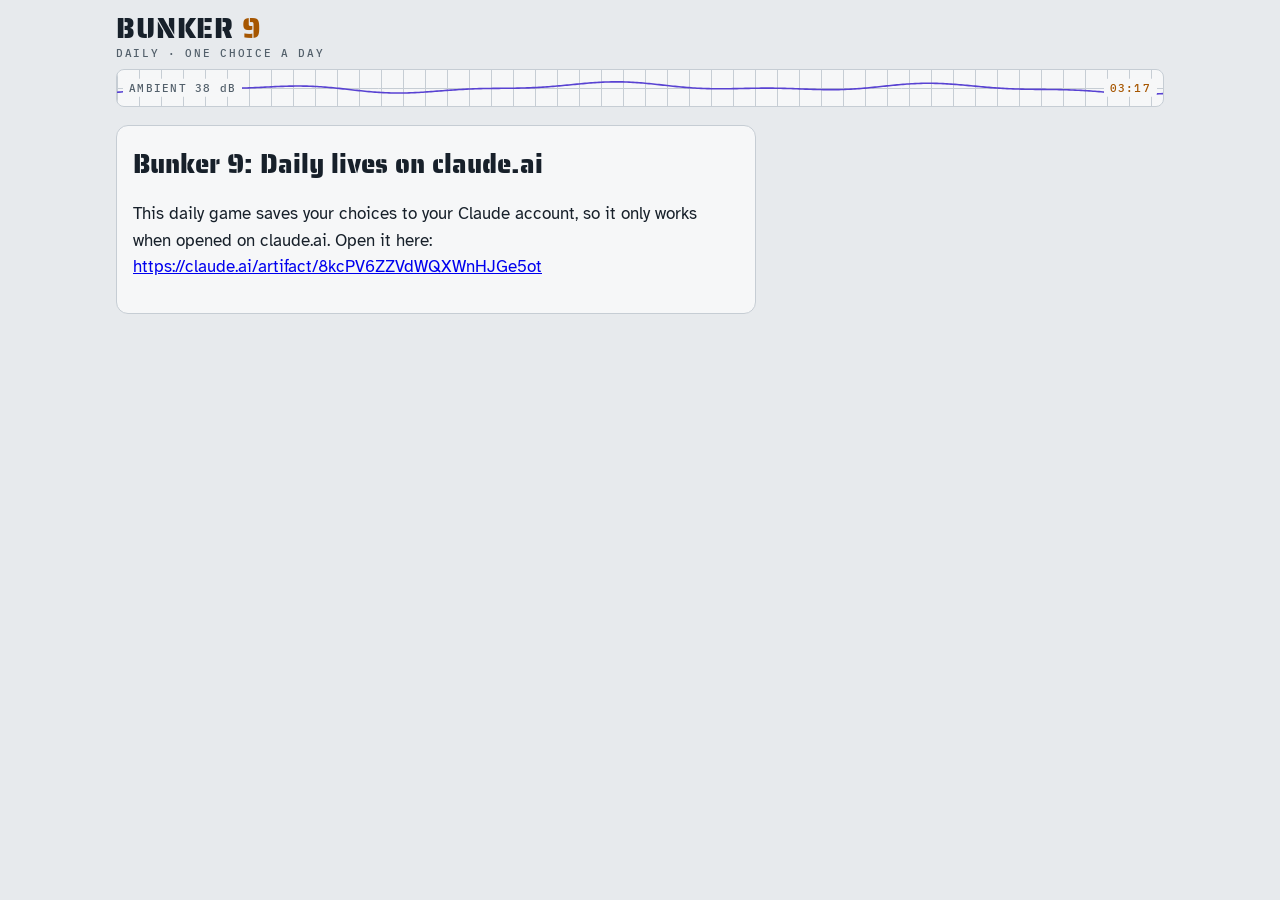
==== bunker9-daily.html @ 62addfae "Add Bunker 9: Daily, a one-choice-a-day version of the mystery Runs as a claude.ai artifact backed b" ====
<!DOCTYPE html>
<html lang="en">
<head>
<meta charset="UTF-8">
<meta name="viewport" content="width=device-width, initial-scale=1.0, viewport-fit=cover">
<title>Bunker 9: Daily</title>
<meta name="claude:viewport-fit-sides" content="cover">
<link rel="stylesheet" href="https://fonts.googleapis.com/css2?family=Atkinson+Hyperlegible:ital,wght@0,400;0,700;1,400&family=Gochi+Hand&family=IBM+Plex+Mono:wght@400;500;600&family=Saira+Stencil+One&display=swap">
<style>
/* Layout: a field log that grows one page a day. Stencil header + sound-meter strip, today's chapter and the one locked choice in the main column, the player's kit (inventory, trust, map, story so far) in a side column that stacks under it on phones. */
:root{
  --bg:#0e1216; --panel:#151b21; --panel-2:#1b232b; --line:#29343f; --line-2:#3c4a57;
  --fg:#ebe6da; --muted:#929ca7; --faint:#5f6a75;
  --amber:#f3a83b; --amber-ink:#1b1306; --amber-soft:rgba(243,168,59,.13);
  --hum:#b4a7ff; --hum-soft:rgba(180,167,255,.12);
  --danger:#ff6d5f; --ok:#7bd69a;
  --c-mop:#5fd6c6; --c-vendr:#ff92c8; --c-bert:#f2df74; --c-varga:#ffa06f; --c-pip:#a8df74; --c-tape:#d6ceff;
  --sticky-bg:#f0d470; --sticky-ink:#2b2306; --slate:#22302b; --slate-ink:#eef0e6; --shadow:rgba(0,0,0,.35);
  --f-display:"Saira Stencil One","Arial Narrow",Impact,sans-serif;
  --f-body:"Atkinson Hyperlegible",system-ui,-apple-system,"Segoe UI",Roboto,sans-serif;
  --f-mono:"IBM Plex Mono",ui-monospace,SFMono-Regular,Menlo,Consolas,monospace;
  --f-hand:"Gochi Hand","Comic Sans MS","Bradley Hand",cursive;
  color-scheme:dark;
}
@media (prefers-color-scheme: light){
  :root:not([data-theme="dark"]){
    --bg:#e7eaed; --panel:#f6f7f8; --panel-2:#eceff2; --line:#c6cdd4; --line-2:#a7b1bb;
    --fg:#17202a; --muted:#53606b; --faint:#86919b;
    --amber:#a65600; --amber-ink:#fff7ea; --amber-soft:rgba(166,86,0,.10);
    --hum:#5842d2; --hum-soft:rgba(88,66,210,.08);
    --danger:#c73326; --ok:#1c7a3c;
    --c-mop:#0a776a; --c-vendr:#b42e6e; --c-bert:#7f6100; --c-varga:#b3461a; --c-pip:#3b7413; --c-tape:#4a3eb2;
    --sticky-bg:#f4dc7e; --sticky-ink:#2b2306; --slate:#2b3a33; --slate-ink:#eef0e6; --shadow:rgba(20,30,40,.14);
    color-scheme:light;
  }
}
:root[data-theme="light"]{
  --bg:#e7eaed; --panel:#f6f7f8; --panel-2:#eceff2; --line:#c6cdd4; --line-2:#a7b1bb;
  --fg:#17202a; --muted:#53606b; --faint:#86919b;
  --amber:#a65600; --amber-ink:#fff7ea; --amber-soft:rgba(166,86,0,.10);
  --hum:#5842d2; --hum-soft:rgba(88,66,210,.08);
  --danger:#c73326; --ok:#1c7a3c;
  --c-mop:#0a776a; --c-vendr:#b42e6e; --c-bert:#7f6100; --c-varga:#b3461a; --c-pip:#3b7413; --c-tape:#4a3eb2;
  --sticky-bg:#f4dc7e; --sticky-ink:#2b2306; --slate:#2b3a33; --slate-ink:#eef0e6; --shadow:rgba(20,30,40,.14);
  color-scheme:light;
}

*,*::before,*::after{box-sizing:border-box}
[hidden]{display:none!important}
html{-webkit-text-size-adjust:100%}
body{margin:0;background:var(--bg);color:var(--fg);font-family:var(--f-body);font-size:17px;line-height:1.55;-webkit-font-smoothing:antialiased}
button,input,textarea{font:inherit;color:inherit}
:focus-visible{outline:2px solid var(--amber);outline-offset:2px}
.wrap{max-width:1080px;margin:0 auto;padding-left:max(16px,env(safe-area-inset-left,0px));padding-right:max(16px,env(safe-area-inset-right,0px));padding-block:0 40px}

.top{display:flex;align-items:center;justify-content:space-between;gap:12px;padding-block:14px 10px}
.logo{font-family:var(--f-display);font-size:28px;line-height:1;letter-spacing:.03em;white-space:nowrap}
.logo b{font-weight:400;color:var(--amber)}
.sub{font:500 10.5px/1 var(--f-mono);letter-spacing:.16em;color:var(--muted);margin-top:6px}
.daychip{font:600 12px/1 var(--f-mono);letter-spacing:.12em;color:var(--amber);border:1px solid var(--amber);border-radius:999px;padding:7px 11px;white-space:nowrap}
.scope{position:relative;height:38px;border:1px solid var(--line);border-radius:8px;background:var(--panel);overflow:hidden;margin-bottom:18px}
.scope canvas{display:block;width:100%;height:100%}
.scope .lbl{position:absolute;top:50%;transform:translateY(-50%);font:500 10.5px/1 var(--f-mono);letter-spacing:.12em;color:var(--muted);background:var(--panel);padding:4px 6px;border-radius:4px;font-variant-numeric:tabular-nums}
#dbl{left:6px} #clk{right:6px;color:var(--amber)}

.grid{display:grid;grid-template-columns:minmax(0,1fr) 310px;gap:22px;align-items:start}
.main,.side{display:grid;gap:16px;min-width:0}
.panel{background:var(--panel);border:1px solid var(--line);border-radius:12px;padding:16px}
.fl{font:600 10.5px/1.3 var(--f-mono);letter-spacing:.14em;color:var(--muted);text-transform:uppercase}
.muted{color:var(--muted)} .small{font-size:.88em}

/* chapter */
.day{padding-block:4px}
.kicker{font:600 11px/1.3 var(--f-mono);letter-spacing:.16em;color:var(--amber)}
.title{font-family:var(--f-display);font-weight:400;font-size:clamp(30px,6vw,46px);line-height:1;letter-spacing:.02em;margin:.2em 0 .45em;text-wrap:balance}
.scene p{margin:.5em 0;max-width:66ch}
.say{display:flex;gap:10px;align-items:baseline;margin:.65em 0;max-width:72ch}
.say .tag{flex:none;font:600 10.5px/1 var(--f-mono);letter-spacing:.1em;text-transform:uppercase;padding:4px 7px;border:1px solid currentColor;border-radius:4px;color:var(--who);position:relative;top:-2px;white-space:nowrap}
.say .line{min-width:0}
.c-mop{--who:var(--c-mop)} .c-vendr{--who:var(--c-vendr)} .c-bert{--who:var(--c-bert)} .c-varga{--who:var(--c-varga)} .c-pip{--who:var(--c-pip)} .c-hum{--who:var(--hum)} .c-tape{--who:var(--c-tape)} .c-other{--who:var(--muted)}
.c-hum .tag{background:var(--hum-soft)} .c-hum .line{color:var(--hum)}
.c-tape .line{color:var(--c-tape);font-style:italic}
.c-pip .line{font-family:var(--f-hand);font-size:1.15em;text-transform:uppercase}
.note{font:500 13px/1.4 var(--f-mono);color:var(--muted);margin:.35em 0}
.scratch{font-family:var(--f-display);font-size:21px;letter-spacing:.07em;line-height:1.3;padding:12px 16px;border:1px dashed var(--line-2);border-radius:4px;background:var(--panel-2);transform:rotate(-1deg);width:fit-content;max-width:100%;margin:.8em 0}
.sticky{font-family:var(--f-hand);font-size:20px;line-height:1.3;background:var(--sticky-bg);color:var(--sticky-ink);padding:10px 14px;width:fit-content;max-width:100%;transform:rotate(1.2deg);box-shadow:0 3px 0 var(--shadow);margin:.8em 0}
.chalk{font-family:var(--f-hand);font-size:19px;line-height:1.5;background:var(--slate);color:var(--slate-ink);padding:12px 16px;border-radius:6px;margin:.7em 0;max-width:62ch;text-transform:uppercase}
.riddle{font-style:italic;font-size:1.06em;line-height:1.6;padding:12px 16px;border:1px dashed var(--amber);border-radius:6px;background:var(--amber-soft);margin:.7em 0;width:fit-content;max-width:100%}
.quote{font-style:italic;padding:6px 0 6px 18px;border-left:3px solid var(--line-2);margin:.7em 0;max-width:60ch}
.honk{font-family:var(--f-display);font-size:52px;line-height:1;color:var(--c-bert);margin:.15em 0}

/* status */
.status{display:flex;flex-wrap:wrap;align-items:center;gap:6px 16px;margin-top:16px;padding:9px 12px;background:var(--panel);border:1px solid var(--line);border-radius:8px;font:500 12.5px/1.4 var(--f-mono);color:var(--muted)}
.st-loc{font-family:var(--f-display);font-size:15px;color:var(--fg);letter-spacing:.05em}
.st-hp{color:var(--danger);letter-spacing:2px;font-size:14px}
.st-hp .off{color:var(--line-2)}
.st-items{color:var(--fg);overflow-wrap:anywhere}
.tm{display:inline-flex;align-items:center;gap:5px;color:var(--who)}
.tm .bars{display:inline-flex;gap:2px}
.tm i{width:6px;height:10px;border-radius:1px;background:var(--line-2)}
.tm i.on{background:var(--who)}

/* the choice */
.choose{border-color:var(--amber)}
.choose h2{font-family:var(--f-display);font-weight:400;font-size:22px;letter-spacing:.05em;margin:.15em 0 .6em}
.opts{display:grid;gap:8px}
.opt{display:flex;align-items:center;gap:12px;width:100%;text-align:left;padding:10px 12px;background:var(--panel-2);border:1px solid var(--line);border-radius:9px;cursor:pointer;color:var(--fg);font:400 16px/1.35 var(--f-body)}
.opt:hover{border-color:var(--amber)}
.opt[aria-checked="true"]{border-color:var(--amber);background:var(--amber-soft)}
.opt .k{flex:none;width:28px;height:28px;display:grid;place-items:center;border-radius:6px;border:1px solid var(--amber);color:var(--amber);font:600 13px/1 var(--f-mono)}
.opt[aria-checked="true"] .k{background:var(--amber);color:var(--amber-ink)}
.opt .t{min-width:0}
.opt .sk{margin-left:auto;flex:none;font:600 9.5px/1 var(--f-mono);letter-spacing:.12em;color:var(--amber);border:1px solid var(--amber);border-radius:4px;padding:3px 5px}
.opt:disabled{cursor:default;opacity:.75}
.customlbl{display:block;margin:14px 0 6px}
textarea,.field{width:100%;background:var(--panel-2);border:1px solid var(--line);border-radius:8px;padding:10px 12px;font:400 16px/1.4 var(--f-body);color:var(--fg);resize:vertical}
textarea:focus,.field:focus{border-color:var(--amber);outline:0}
.lockrow{display:flex;flex-wrap:wrap;gap:10px 14px;align-items:center;margin-top:14px}
.btn{font-family:var(--f-display);font-size:19px;letter-spacing:.06em;background:var(--amber);color:var(--amber-ink);border:0;border-radius:9px;padding:11px 20px;cursor:pointer;box-shadow:inset 0 -3px 0 var(--shadow)}
.btn:disabled{opacity:.4;cursor:default}
.btn.ghost{background:transparent;color:var(--fg);border:1px solid var(--line-2);box-shadow:none;font:600 13px/1 var(--f-mono);letter-spacing:.06em;padding:12px 14px}
.confirm{margin-top:14px;padding:14px;border:1px dashed var(--amber);border-radius:10px;background:var(--amber-soft)}
.confirm p{margin:0 0 10px}
.err{font:500 13px/1.4 var(--f-mono);color:var(--danger);margin:10px 0 0}
.hint{margin-top:14px}
.hint summary{cursor:pointer;font:500 13px/1.4 var(--f-mono);color:var(--muted)}
.hint p{margin:.5em 0 0}
.locked .picked{font-size:1.12em;font-weight:700;margin:.3em 0 .5em}
.count{font:500 13px/1.4 var(--f-mono);color:var(--amber);font-variant-numeric:tabular-nums}

/* side */
.side h3{font-family:var(--f-display);font-weight:400;font-size:18px;letter-spacing:.05em;margin:0 0 10px}
.inv{display:grid;gap:9px}
.inv-row{display:grid;grid-template-columns:24px minmax(0,1fr);gap:8px;align-items:start;font-size:15px}
.inv-row .ie{font-size:18px;line-height:1.2}
.inv-row small{display:block;color:var(--muted);font-size:.85em;line-height:1.35}
.meta-row{display:flex;flex-wrap:wrap;gap:4px 14px;font:500 12.5px/1.4 var(--f-mono);color:var(--muted);margin-top:10px}
.meta-row b{color:var(--fg)}
.trust{display:grid;gap:8px}
.trust .tm{justify-content:space-between;font:500 13px/1.2 var(--f-mono)}
.trust .tm i{width:9px;height:12px}
.chips{display:flex;flex-wrap:wrap;gap:6px}
.chip{font:500 12px/1.2 var(--f-mono);padding:6px 8px;border-radius:6px;border:1px solid var(--line-2);color:var(--muted)}
.chip.here{border-color:var(--amber);color:var(--amber);background:var(--amber-soft)}
.past{display:grid;gap:6px}
.past details{border:1px solid var(--line);border-radius:8px;background:var(--panel-2)}
.past summary{cursor:pointer;padding:9px 11px;font:500 13px/1.35 var(--f-mono)}
.past .body{padding:0 12px 10px;font-size:15px}
.past .chose{font:500 12.5px/1.4 var(--f-mono);color:var(--amber);margin-top:8px}
.how p{margin:.35em 0;font-size:15px}

/* ending */
.ending{border-color:var(--amber)}
.ending .emoji{font-size:44px;line-height:1;margin-top:8px}
.eg{display:grid;grid-template-columns:repeat(4,minmax(0,1fr));gap:6px;margin-top:8px}
.eg div{border:1px dashed var(--line-2);border-radius:7px;padding:8px;font:500 11px/1.3 var(--f-mono);color:var(--faint);min-height:50px;display:flex;flex-direction:column;gap:3px}
.eg div.got{border-style:solid;border-color:var(--amber);color:var(--fg);background:var(--amber-soft)}

/* setup + messages */
.hero{padding-block:8px 4px}
.big{font-family:var(--f-display);font-weight:400;font-size:clamp(50px,12vw,88px);line-height:.88;margin:.1em 0 .2em}
.big span{display:block;font-size:.36em;color:var(--amber);letter-spacing:.14em;margin-top:.2em}
.lede{font-size:1.08em;max-width:60ch}
.rules{list-style:none;padding:0;margin:8px 0 0;display:flex;flex-wrap:wrap;gap:6px 18px;font:500 13px/1.4 var(--f-mono);color:var(--muted)}
.rules b{color:var(--fg)}
.form{display:grid;gap:10px;max-width:760px}
.skills{display:grid;grid-template-columns:repeat(auto-fit,minmax(190px,1fr));gap:8px}
.skill{display:flex;gap:10px;align-items:center;text-align:left;padding:10px 12px;border-radius:9px;border:1px solid var(--line);background:var(--panel-2);cursor:pointer;color:var(--fg)}
.skill:hover{border-color:var(--amber)}
.skill[aria-pressed="true"]{border-color:var(--amber);background:var(--amber-soft)}
.skill .se{font-size:22px}
.skill b{display:block;font-size:15px}
.skill small{display:block;color:var(--muted);font-size:12.5px;line-height:1.3}
.msg{max-width:640px}
.msg h2{font-family:var(--f-display);font-weight:400;font-size:26px;margin:.1em 0 .3em}
.pulse{display:inline-block;width:8px;height:8px;border-radius:50%;background:var(--amber);margin-right:8px;animation:pulse 1.2s infinite}
@keyframes pulse{50%{opacity:.25}}

@media (max-width:860px){
  .grid{grid-template-columns:minmax(0,1fr)}
}
@media (max-width:560px){
  body{font-size:16px}
  .logo{font-size:23px}
  .say{flex-direction:column;gap:4px}
  .opt{font-size:15px;padding:9px 10px}
  .eg{grid-template-columns:repeat(2,minmax(0,1fr))}
}
@media (prefers-reduced-motion: reduce){ *{animation:none!important;transition:none!important} }
</style>
</head>
<body>
<div class="wrap">
  <header class="top">
    <div>
      <div class="logo">BUNKER <b>9</b></div>
      <div class="sub">DAILY · ONE CHOICE A DAY</div>
    </div>
    <div class="daychip" id="daychip" hidden></div>
  </header>
  <div class="scope" aria-hidden="true">
    <canvas id="scope"></canvas>
    <span class="lbl" id="dbl">AMBIENT 38 dB</span>
    <span class="lbl" id="clk">03:17</span>
  </div>
  <main id="app" aria-live="polite">
    <section class="panel msg"><p><span class="pulse"></span>Opening Bunker 9…</p></section>
  </main>
</div>

<script>
(async () => {
'use strict';

/* ---------- settings ---------- */
// When the nightly Game Master run happens (must match the scheduled task).
const RUN = { tz:'Australia/Sydney', h:0, m:41, label:'around 1am (Sydney time)' };
const ARTIFACT_URL = 'https://claude.ai/artifact/8kcPV6ZZVdWQXWnHJGe5ot';
const SKILLS = {
  tech:    { label:'Fixing machines',    e:'🔧', blurb:'Robots, gadgets, wires' },
  animal:  { label:'Talking to animals', e:'🐾', blurb:'Geese. Mostly geese.' },
  lock:    { label:'Lockpicking',        e:'🔓', blurb:'Doors, boxes, padlocks' },
  memory:  { label:'Perfect memory',     e:'🧠', blurb:'Never forget a clue' },
  talk:    { label:'Bluffing & charm',   e:'🎭', blurb:'Talk your way into anything' },
  parkour: { label:'Parkour',            e:'🤸', blurb:'Climb anything, fit anywhere' },
};
const SKILL_WORDS = {
  tech:['fix','machine','mechanic','engineer','tech','hack','robot','computer','build','repair','invent','electric','wire','coding','program','gadget','tinker','science'],
  animal:['animal','goose','dog','cat','bird','pet','creature','zoo','vet','nature','beast','horse','fish','whisper'],
  lock:['lock','pick','thief','steal','sneak','stealth','safe','crack','burgl','spy','hide','invisible'],
  memory:['memory','remember','smart','genius','brain','clever','detective','observ','notice','photographic','puzzle','math','study','think','riddle','read'],
  talk:['bluff','persua','talk','charm','lie','convinc','funny','joke','act','speech','negotiat','sell','friend','social','sing','music','rizz','cute','nice'],
  parkour:['parkour','climb','jump','run','fast','athlet','acrobat','flip','gymnast','sport','strong','agile','speed','ninja','dodge','swim','skate','football','soccer','fight','karate'],
};
const WHO = { mop:'MOP', vendr:'VEND-R', bert:'Bertrand', varga:'Dr. Varga', hum:'??? · your voice', pip:'Pip', tape:'Tape · your voice' };
const TRUST_NAMES = { mop:'MOP', vendr:'VEND-R', bert:'Bertrand', varga:'Dr. Varga', hum:'The Hum', pip:'Pip' };
const ENDINGS = [
  ['chorus','🌟','The Chorus'], ['half','🎶','Half a Song'], ['smash','💥','The Big Smash'], ['ruler','👑','The Silent Ruler'],
  ['jar','🫙','One of the Jars'], ['loud','📢','The Loudest Second'], ['walk','🚶','The Long Walk'], ['nap','😴','The Long Nap'],
];

/* ---------- state ---------- */
const S = {
  db:null, canWrite:false, meta:undefined, days:null, picks:null, timedOut:false, fatal:'',
  sel:null, custom:'', confirming:false, busy:false, err:'', setupSkill:null, setupErr:'', setupName:'', setupCustom:'',
};
const app = document.getElementById('app');
const dayChip = document.getElementById('daychip');

/* ---------- helpers ---------- */
function esc(s){ return String(s == null ? '' : s).replace(/[&<>"']/g, c => ({'&':'&amp;','<':'&lt;','>':'&gt;','"':'&quot;',"'":'&#39;'}[c])); }
function fmt(s){
  const name = (S.meta && S.meta.name) || 'You';
  return esc(String(s == null ? '' : s).split('{name}').join(name))
    .replace(/\*\*(.+?)\*\*/g, '<strong>$1</strong>').replace(/\*(.+?)\*/g, '<em>$1</em>').replace(/\n/g, '<br>');
}
function dayId(n){ return 'd' + String(n).padStart(3, '0'); }
function dateLabel(iso){
  if (!iso) return '';
  const d = new Date(String(iso).length === 10 ? iso + 'T12:00:00' : iso);
  if (isNaN(d)) return '';
  return d.toLocaleDateString(undefined, { weekday:'short', day:'numeric', month:'short' }).toUpperCase();
}
function minutesUntilRun(){
  try {
    const parts = new Intl.DateTimeFormat('en-GB', { timeZone:RUN.tz, hour:'2-digit', minute:'2-digit', hourCycle:'h23' }).formatToParts(new Date());
    const h = +parts.find(p => p.type === 'hour').value, m = +parts.find(p => p.type === 'minute').value;
    let diff = (RUN.h * 60 + RUN.m) - (h * 60 + m);
    if (diff <= 0) diff += 1440;
    return diff;
  } catch (e) { return null; }
}
function countdownText(){
  const mins = minutesUntilRun();
  if (mins == null) return RUN.label;
  const h = Math.floor(mins / 60), m = mins % 60;
  return h ? `${h}h ${m}m` : `${m}m`;
}
function guessSkill(text){
  const s = text.toLowerCase();
  for (const id of Object.keys(SKILL_WORDS)) if (SKILL_WORDS[id].some(w => s.includes(w))) return id;
  return null;
}
function todayDoc(){ return S.days && S.meta ? S.days.find(d => d.day === S.meta.day) : null; }
function visibleChoices(day){
  const skill = S.meta && S.meta.skill;
  return (Array.isArray(day.choices) ? day.choices : []).filter(c => c && c.id && c.text && (!c.skill || c.skill === skill));
}

/* ---------- rendering pieces ---------- */
function sceneHTML(scene){
  return (Array.isArray(scene) ? scene : []).map(b => {
    if (!b) return '';
    const t = fmt(b.text);
    switch (b.k){
      case 'say': {
        const who = WHO[b.who] ? b.who : 'other';
        const label = b.name || WHO[b.who] || b.who || '???';
        return `<div class="say c-${who}"><span class="tag">${esc(label)}</span><span class="line">${t}</span></div>`;
      }
      case 'note': return `<div class="note">${t}</div>`;
      case 'sticky': case 'chalk': case 'scratch': case 'riddle': case 'quote': case 'honk':
        return `<div class="${b.k}">${t}</div>`;
      default: return `<p>${t}</p>`;
    }
  }).join('');
}
function meters(trust, cls){
  return Object.keys(trust || {}).filter(w => typeof trust[w] === 'number').map(w => {
    const v = Math.max(0, Math.min(5, trust[w]));
    const cw = TRUST_NAMES[w] ? w : 'other';
    return `<span class="tm c-${cw === 'bert' ? 'bert' : cw}" title="${esc(TRUST_NAMES[w] || w)}: trust ${v} of 5">${esc(cls === 'long' ? (TRUST_NAMES[w] || w) : (TRUST_NAMES[w] || w).toUpperCase().replace('DR. ', ''))}<span class="bars">${[0,1,2,3,4].map(i => `<i class="${i < v ? 'on' : ''}"></i>`).join('')}</span></span>`;
  }).join('');
}
function statusHTML(st){
  if (!st) return '';
  const hp = Math.max(0, Math.min(5, +st.hp || 0));
  const items = (st.items || []).map(it => `<span title="${esc(it.n)}">${esc(it.e || '•')}</span>`).join(' ');
  const tr = meters(st.trust);
  return `<div class="status" role="group" aria-label="Status">
    <span class="st-loc">📍 ${esc(String(st.loc || '').toUpperCase())}</span>
    <span class="st-hp" aria-label="Health ${hp} of 5">${'♥'.repeat(hp)}<span class="off">${'♥'.repeat(5 - hp)}</span></span>
    <span class="st-items">🎒 ${items || '<span class="muted">empty</span>'}</span>
    <span>🪙 ${+st.tokens || 0}</span>
    ${st.companion ? `<span>🪿 + ${esc(st.companion)}</span>` : ''}
    ${tr ? `<span style="display:inline-flex;flex-wrap:wrap;gap:4px 12px">🤝 ${tr}</span>` : ''}
  </div>`;
}
function endGrid(found){
  return `<div class="eg">${ENDINGS.map(([id, e, t]) => found.includes(id)
    ? `<div class="got"><span>${e}</span>${esc(t)}</div>`
    : `<div><span>${id === 'chorus' ? '★' : '?'}</span>${id === 'chorus' ? 'SECRET' : '???'}</div>`).join('')}</div>`;
}
function choiceHTML(day){
  const N = S.meta.day;
  const pick = S.picks && S.picks[dayId(N)];
  if (pick){
    return `<section class="panel choose locked">
      <div class="fl">Today's choice · locked 🔒</div>
      <p class="picked">${pick.custom ? '✍️ ' : '➜ '}${esc(pick.text)}</p>
      <p class="muted">That's your one move for today. Claude reads it overnight and writes what happens next. Day ${N + 1} unlocks ${esc(RUN.label)}.</p>
      <div class="count">⏳ Next chapter in about <span id="countdown">${esc(countdownText())}</span></div>
    </section>`;
  }
  const opts = visibleChoices(day);
  const allowCustom = day.allowCustom !== false;
  if (!S.canWrite){
    return `<section class="panel choose"><div class="fl">Today's choice</div><h2>What will ${esc(S.meta.name || 'they')} do?</h2>
      <div class="opts">${opts.map((c, i) => `<button type="button" class="opt" disabled><span class="k">${'ABCDEF'[i]}</span><span class="t">${fmt(c.text)}</span></button>`).join('')}</div>
      <p class="muted small">Only the player can choose. Check back tomorrow to see what happened.</p></section>`;
  }
  const chosenText = S.custom.trim() ? S.custom.trim() : (opts.find(c => c.id === S.sel) || {}).text;
  return `<section class="panel choose">
    <div class="fl">Today's choice · you get one</div>
    <h2>What do you do?</h2>
    <div class="opts" role="radiogroup" aria-label="Today's choice">
      ${opts.map((c, i) => `<button type="button" class="opt" role="radio" aria-checked="${S.sel === c.id}" data-act="sel" data-id="${esc(c.id)}"><span class="k">${'ABCDEF'[i]}</span><span class="t">${fmt(c.text)}</span>${c.skill ? '<span class="sk">SKILL</span>' : ''}</button>`).join('')}
    </div>
    ${allowCustom ? `<label class="fl customlbl" for="custom">…or do something else (type it)</label>
      <textarea id="custom" rows="2" maxlength="160" placeholder="Anything you want to try. Claude will write what happens.">${esc(S.custom)}</textarea>` : ''}
    <div class="lockrow">
      <button type="button" class="btn" data-act="lock" id="lockbtn" ${chosenText && !S.confirming ? '' : 'disabled'}>LOCK IT IN 🔒</button>
      <span class="muted small">One choice per day. No take-backs! No rush either: the story waits until you choose.</span>
    </div>
    ${S.confirming && chosenText ? `<div class="confirm" role="alertdialog" aria-label="Confirm your choice">
      <p>Lock in <b>“${esc(chosenText)}”</b>? You can't change it until tomorrow's chapter.</p>
      <div class="lockrow" style="margin-top:0"><button type="button" class="btn" data-act="confirm" ${S.busy ? 'disabled' : ''}>${S.busy ? 'SAVING…' : 'YES, LOCK IT IN'}</button><button type="button" class="btn ghost" data-act="cancel">WAIT, GO BACK</button></div>
    </div>` : ''}
    ${S.err ? `<p class="err">${esc(S.err)}</p>` : ''}
    ${day.hint ? `<details class="hint"><summary>💡 Need a hint?</summary><p>${fmt(day.hint)}</p></details>` : ''}
  </section>`;
}
function endingHTML(day){
  const e = day.ending || {};
  const found = Array.isArray(S.meta.endingsFound) ? S.meta.endingsFound : (e.id ? [e.id] : []);
  return `<section class="panel ending">
    <div class="kicker">THE END${e.tag ? ' · ' + esc(String(e.tag).toUpperCase()) : ''}</div>
    <div class="emoji">${esc(e.emoji || '🌟')}</div>
    <h2 class="title" style="font-size:clamp(28px,6vw,40px)">${fmt(e.title || 'The End')}</h2>
    ${(e.epilogue || []).map(s => `<p>${fmt(s)}</p>`).join('')}
    <div class="fl" style="margin-top:14px">Endings found · ${found.length}/8</div>
    ${endGrid(found)}
    <div class="lockrow">
      ${S.meta.restart ? `<p class="count">✓ A brand-new story starts ${esc(RUN.label)}.</p>`
        : S.canWrite ? `<button type="button" class="btn" data-act="restart">START A NEW STORY ▸</button><span class="muted small">It begins tonight, ${esc(RUN.label)}.</span>` : ''}
    </div>
    ${S.err ? `<p class="err">${esc(S.err)}</p>` : ''}
  </section>`;
}
function sideHTML(day){
  const st = day.status || {};
  const items = (st.items || []).map(it => `<div class="inv-row"><span class="ie">${esc(it.e || '•')}</span><div><b>${esc(it.n)}</b>${it.d ? `<small>${fmt(it.d)}</small>` : ''}</div></div>`).join('');
  const tr = meters(st.trust, 'long');
  const visited = Array.isArray(st.visited) ? st.visited : [];
  const past = (S.days || []).filter(d => d.day < S.meta.day).sort((a, b) => b.day - a.day);
  return `
    <section class="panel"><h3>🎒 Inventory</h3>
      ${items ? `<div class="inv">${items}</div>` : '<p class="muted small">Empty pockets.</p>'}
      <div class="meta-row"><span>${esc((SKILLS[S.meta.skill] || {}).e || '★')} Skill: <b>${esc(S.meta.skillLabel || '')}</b></span><span>🪙 Tokens: <b>${+st.tokens || 0}</b></span>${st.companion ? `<span>🪿 With you: <b>${esc(st.companion)}</b></span>` : ''}</div>
    </section>
    <section class="panel"><h3>🤝 Trust</h3>${tr ? `<div class="trust">${tr}</div>` : '<p class="muted small">You haven\'t met anyone yet. Probably.</p>'}</section>
    <section class="panel"><h3>🗺️ Places you've been</h3><div class="chips">${visited.map(v => `<span class="chip${v === st.loc ? ' here' : ''}">${v === st.loc ? '📍 ' : ''}${esc(v)}</span>`).join('') || '<span class="muted small">Nowhere yet.</span>'}</div></section>
    ${past.length ? `<section class="panel"><h3>📜 Story so far</h3><div class="past">${past.map(d => {
      const pk = S.picks && S.picks[dayId(d.day)];
      return `<details><summary>Day ${d.day} · ${fmt(d.title)}</summary><div class="body">${sceneHTML(d.scene)}${pk ? `<div class="chose">You chose: ${esc(pk.text)}</div>` : ''}</div></details>`;
    }).join('')}</div></section>` : ''}
    <section class="panel how"><h3>❔ How it works</h3>
      <p><b>One choice a day.</b> Pick an option or type your own, then lock it in.</p>
      <p>Overnight, Claude reads what you chose and writes the next chapter. It's ready ${esc(RUN.label)}.</p>
      <p>Skip a day? No problem. Nothing happens until you choose. The story waits for you.</p>
      <p>No dice, no luck. Everyone remembers what you did.</p>
    </section>`;
}
function setupHTML(){
  const ready = S.days && S.days.some(d => d.day === 1);
  return `<section class="hero">
      <div class="kicker">HUSHWELL ACOUSTICS · FACILITY 9 · A NEW CHAPTER EVERY DAY</div>
      <h1 class="big">BUNKER 9<span>DAILY</span></h1>
      <p class="lede">You wake up in an abandoned bunker. Every clock is stuck on the same minute. The whole world above has gone silent. And something deep underground is humming… in a voice that sounds a lot like yours.</p>
      <ul class="rules"><li><b>One choice a day.</b> Locked in until tomorrow.</li><li><b>Claude writes</b> what happens next.</li><li><b>8 endings.</b> One is secret.</li></ul>
    </section>
    ${!S.canWrite ? `<section class="panel msg"><p>This story hasn't started yet. Only the player can start it.</p></section>`
      : !ready ? `<section class="panel msg"><p><span class="pulse"></span>Day 1 is still being written. This page updates by itself.</p></section>`
      : `<form class="panel form" id="setup" autocomplete="off" novalidate>
      <label class="fl" for="nm">1 · Your name</label>
      <input class="field" id="nm" maxlength="16" placeholder="Type your name" value="${esc(S.setupName)}">
      <div class="fl">2 · One special skill</div>
      <div class="skills" role="group" aria-label="Special skill">${Object.keys(SKILLS).map(id => `<button type="button" class="skill" data-act="skill" data-skill="${id}" aria-pressed="${S.setupSkill === id}"><span class="se">${SKILLS[id].e}</span><span><b>${esc(SKILLS[id].label)}</b><small>${esc(SKILLS[id].blurb)}</small></span></button>`).join('')}</div>
      <label class="fl" for="cs">…or make up your own skill</label>
      <input class="field" id="cs" maxlength="24" placeholder="e.g. super-loud whistling" value="${esc(S.setupCustom)}">
      <div class="lockrow"><button class="btn" type="submit" ${S.busy ? 'disabled' : ''}>WAKE UP ▸</button><span class="muted small">Your name and skill are kept for the whole story.</span></div>
      ${S.setupErr ? `<p class="err">${esc(S.setupErr)}</p>` : ''}
    </form>`}`;
}
function msgHTML(title, body, pulse){
  return `<section class="panel msg">${title ? `<h2>${esc(title)}</h2>` : ''}<p>${pulse ? '<span class="pulse"></span>' : ''}${body}</p></section>`;
}

/* ---------- main render ---------- */
function render(){
  if (S.fatal === 'noruntime'){
    app.innerHTML = msgHTML('Bunker 9: Daily lives on claude.ai', `This daily game saves your choices to your Claude account, so it only works when opened on claude.ai. ${ARTIFACT_URL.includes('PENDING') ? 'Open it from your artifacts on claude.ai.' : `Open it here: <a href="${esc(ARTIFACT_URL)}">${esc(ARTIFACT_URL)}</a>`}`);
    return;
  }
  if (S.fatal === 'nodb'){
    app.innerHTML = msgHTML('Sign in to play', 'Your daily story is saved to your Claude account. Open this page on claude.ai while signed in.');
    return;
  }
  if (S.fatal){ app.innerHTML = msgHTML('Connection lost', esc(S.fatal)); return; }
  if (S.meta === undefined || S.days === null || S.picks === null){
    app.innerHTML = msgHTML('', S.timedOut ? "Can't reach the game save yet. Check your internet. This page will update by itself when it connects." : 'Opening Bunker 9…', !S.timedOut);
    return;
  }
  if (!S.meta){ dayChip.hidden = true; app.innerHTML = setupHTML(); return; }
  const day = todayDoc();
  dayChip.hidden = false;
  dayChip.textContent = `DAY ${S.meta.day}`;
  if (!day){ app.innerHTML = msgHTML(`Day ${S.meta.day}`, 'This chapter is still being written. This page updates by itself.', true); return; }
  setScope(day);
  app.innerHTML = `<div class="grid">
    <div class="main">
      <article class="day">
        <div class="kicker">DAY ${day.day}${dateLabel(day.date || (day.day === 1 && S.meta.startedAt)) ? ' · ' + dateLabel(day.date || S.meta.startedAt) : ''}</div>
        <h1 class="title">${fmt(day.title || 'Day ' + day.day)}</h1>
        <div class="scene">${sceneHTML(day.scene)}</div>
        ${statusHTML(day.status)}
      </article>
      ${day.ending ? endingHTML(day) : choiceHTML(day)}
    </div>
    <aside class="side">${sideHTML(day)}</aside>
  </div>`;
}

/* ---------- actions ---------- */
function syncChoiceUI(){
  const day = todayDoc(); if (!day) return;
  const opts = visibleChoices(day);
  app.querySelectorAll('.opt[data-act="sel"]').forEach(b => b.setAttribute('aria-checked', String(b.dataset.id === S.sel)));
  const chosen = S.custom.trim() || (opts.find(c => c.id === S.sel) || {}).text;
  const lb = document.getElementById('lockbtn');
  if (lb) lb.disabled = !chosen || S.confirming;
}
async function lockIn(){
  const day = todayDoc();
  if (!day || S.busy) return;
  const N = S.meta.day;
  const custom = S.custom.trim().slice(0, 160);
  const opt = visibleChoices(day).find(c => c.id === S.sel);
  if (!custom && !opt) return;
  S.busy = true; S.err = ''; render();
  try {
    const ref = S.db.doc('picks/' + dayId(N));
    const existing = await ref.get();
    if (!existing.exists){
      await ref.set({ day:N, optionId: custom ? null : opt.id, text: custom || opt.text.split('{name}').join(S.meta.name || ''), custom: !!custom, at: new Date().toISOString() });
    }
    S.sel = null; S.custom = ''; S.confirming = false;
  } catch (e) {
    if (e && e.code === 'invalid_argument'){ S.canWrite = false; S.confirming = false; }
    else S.err = "Couldn't save your choice. Check your internet and try again.";
  }
  S.busy = false; render();
}
async function startGame(form){
  const name = form.querySelector('#nm').value.replace(/\s+/g, ' ').trim();
  const custom = form.querySelector('#cs').value.replace(/\s+/g, ' ').trim();
  if (!name){ S.setupErr = 'Type a name first!'; render(); return; }
  let skill = S.setupSkill, label = skill ? SKILLS[skill].label : '';
  if (custom){ skill = guessSkill(custom) || S.setupSkill || 'memory'; label = custom; }
  if (!skill){ S.setupErr = 'Pick a special skill (or make one up)!'; render(); return; }
  S.busy = true; S.setupErr = ''; render();
  try {
    const ref = S.db.doc('game/meta');
    const existing = await ref.get();
    if (!existing.exists){
      await ref.set({ name:name.slice(0, 16), skill, skillLabel:label.slice(0, 24), day:1, startedAt:new Date().toISOString(), ended:null, restart:false, run:1, endingsFound:[], tz:RUN.tz });
    }
  } catch (e) {
    if (e && e.code === 'invalid_argument') S.canWrite = false;
    S.setupErr = "Couldn't start the story. Try again in a moment.";
  }
  S.busy = false; render();
}
async function requestRestart(){
  if (S.busy) return;
  S.busy = true; S.err = ''; render();
  try { await S.db.doc('game/meta').update({ restart:true }); }
  catch (e) { S.err = "Couldn't save that. Try again in a moment."; }
  S.busy = false; render();
}

app.addEventListener('click', e => {
  const b = e.target.closest('[data-act]');
  if (!b) return;
  const act = b.dataset.act;
  if (act === 'sel'){ S.sel = b.dataset.id; S.custom = ''; const ta = document.getElementById('custom'); if (ta) ta.value = ''; S.confirming = false; render(); }
  else if (act === 'lock'){ S.confirming = true; render(); const c = app.querySelector('.confirm .btn'); if (c) c.focus(); }
  else if (act === 'cancel'){ S.confirming = false; render(); }
  else if (act === 'confirm') lockIn();
  else if (act === 'skill'){
    S.setupSkill = b.dataset.skill;
    app.querySelectorAll('.skill').forEach(x => x.setAttribute('aria-pressed', String(x === b)));
    const cs = document.getElementById('cs'); if (cs) cs.value = '';
    S.setupCustom = '';
  }
  else if (act === 'restart') requestRestart();
});
app.addEventListener('input', e => {
  if (e.target.id === 'custom'){
    S.custom = e.target.value;
    if (S.custom.trim() && S.sel){ S.sel = null; }
    if (S.confirming){ S.confirming = false; render(); const ta = document.getElementById('custom'); if (ta){ ta.focus(); ta.setSelectionRange(ta.value.length, ta.value.length); } return; }
    syncChoiceUI();
  } else if (e.target.id === 'nm'){
    S.setupName = e.target.value;
  } else if (e.target.id === 'cs'){
    S.setupCustom = e.target.value;
    if (!e.target.value.trim()) return;
    S.setupSkill = null;
    app.querySelectorAll('.skill').forEach(x => x.setAttribute('aria-pressed', 'false'));
  }
});
app.addEventListener('submit', e => { if (e.target.id === 'setup'){ e.preventDefault(); startGame(e.target); } });
setInterval(() => { const c = document.getElementById('countdown'); if (c) c.textContent = countdownText(); }, 30000);

/* ---------- sound meter (decorative) ---------- */
const cv = document.getElementById('scope');
const reduce = window.matchMedia('(prefers-reduced-motion: reduce)').matches;
let amp = 6, target = 6, tt = 0, mode = 'bunker', colors = null, frame = 0;
function setScope(day){
  const st = day.status || {};
  mode = day.ending && day.ending.id === 'chorus' ? 'chorus' : (st.zone || 'bunker');
  target = { surface:0, booth:3, deep:12, chorus:13 }[mode] ?? 6;
  const db = mode === 'surface' ? 0 : mode === 'deep' ? 74 : mode === 'booth' ? 30 : 40;
  document.getElementById('dbl').textContent = mode === 'chorus' ? 'AMBIENT 64 dB · SOUND RESTORED' : db === 0 ? 'AMBIENT 0 dB · SILENT' : `AMBIENT ${db} dB`;
  document.getElementById('clk').textContent = mode === 'chorus' ? '03:18' : '03:17';
  if (reduce){ amp = target; draw(); }
}
function draw(){
  const w = cv.clientWidth, h = cv.clientHeight;
  if (!w || !h) return;
  const dpr = Math.min(2, window.devicePixelRatio || 1);
  if (cv.width !== Math.round(w * dpr)){ cv.width = Math.round(w * dpr); cv.height = Math.round(h * dpr); }
  if (!colors || frame % 90 === 0){ const cs = getComputedStyle(document.documentElement); colors = { line:cs.getPropertyValue('--line').trim(), hum:cs.getPropertyValue('--hum').trim(), amber:cs.getPropertyValue('--amber').trim(), faint:cs.getPropertyValue('--faint').trim() }; }
  const c = cv.getContext('2d');
  c.setTransform(dpr, 0, 0, dpr, 0, 0); c.clearRect(0, 0, w, h);
  c.strokeStyle = colors.line; c.lineWidth = 1; c.beginPath();
  for (let x = 0; x < w; x += 22){ c.moveTo(x + .5, 0); c.lineTo(x + .5, h); }
  c.moveTo(0, h / 2 + .5); c.lineTo(w, h / 2 + .5); c.stroke();
  amp += (target - amp) * 0.04;
  const a = Math.min(amp, h / 2 - 3);
  c.strokeStyle = mode === 'surface' && amp < .4 ? colors.faint : mode === 'chorus' ? colors.amber : colors.hum;
  c.lineWidth = 1.6; c.beginPath();
  for (let x = 0; x <= w; x += 2){
    const k = x / w;
    let y = Math.sin(k * 19 + tt * 2) * .55 + Math.sin(k * 43 - tt * 3.1) * .25 + Math.sin(k * 7 + tt * .7) * .3;
    if (amp > 9) y *= 1 + .35 * Math.sin(k * 95 + tt * 7);
    const yy = h / 2 + a * y;
    if (x === 0) c.moveTo(x, yy); else c.lineTo(x, yy);
  }
  c.stroke(); tt += .016; frame++;
}
function loop(){ if (!document.hidden) draw(); requestAnimationFrame(loop); }
if (reduce) draw(); else requestAnimationFrame(loop);

/* ---------- connect to the saved game ---------- */
if (!window.claude || typeof window.claude.use !== 'function'){ S.fatal = 'noruntime'; render(); return; }
const timer = setTimeout(() => { S.timedOut = true; render(); }, 10000);
const [db, user] = await Promise.all([window.claude.use('db'), window.claude.use('user')]);
if (!db){ clearTimeout(timer); S.fatal = 'nodb'; render(); return; }
S.db = db;
if (user){
  const [own, can] = await Promise.all([user.isOwner(), user.can('data.write')]);
  S.canWrite = own || can !== false;
} else S.canWrite = true; // not told: a refused write will decide
const got = { meta:false, days:false, picks:false };
function arrived(k, fromCache){ if (!fromCache){ got[k] = true; if (got.meta && got.days && got.picks){ clearTimeout(timer); S.timedOut = false; } } }
function onErr(e){ clearTimeout(timer); if (e && e.code === 'revoked') S.fatal = 'This page lost access to the game save. Reopen it on claude.ai.'; else S.fatal = "Lost the connection to the game save. Reopen this page to reconnect."; render(); }
db.doc('game/meta').onSnapshot(snap => { S.meta = snap.exists ? Object.assign({}, snap.data()) : null; arrived('meta', snap.metadata.fromCache); render(); }, onErr);
db.collection('days').onSnapshot(q => { S.days = q.docs.map(d => Object.assign({ id:d.id }, d.data())).filter(d => typeof d.day === 'number').sort((a, b) => a.day - b.day); arrived('days', q.metadata.fromCache); render(); }, onErr);
db.collection('picks').onSnapshot(q => { const m = {}; q.docs.forEach(d => { m[d.id] = d.data(); }); S.picks = m; arrived('picks', q.metadata.fromCache); render(); }, onErr);
})();
</script>
</body>
</html>
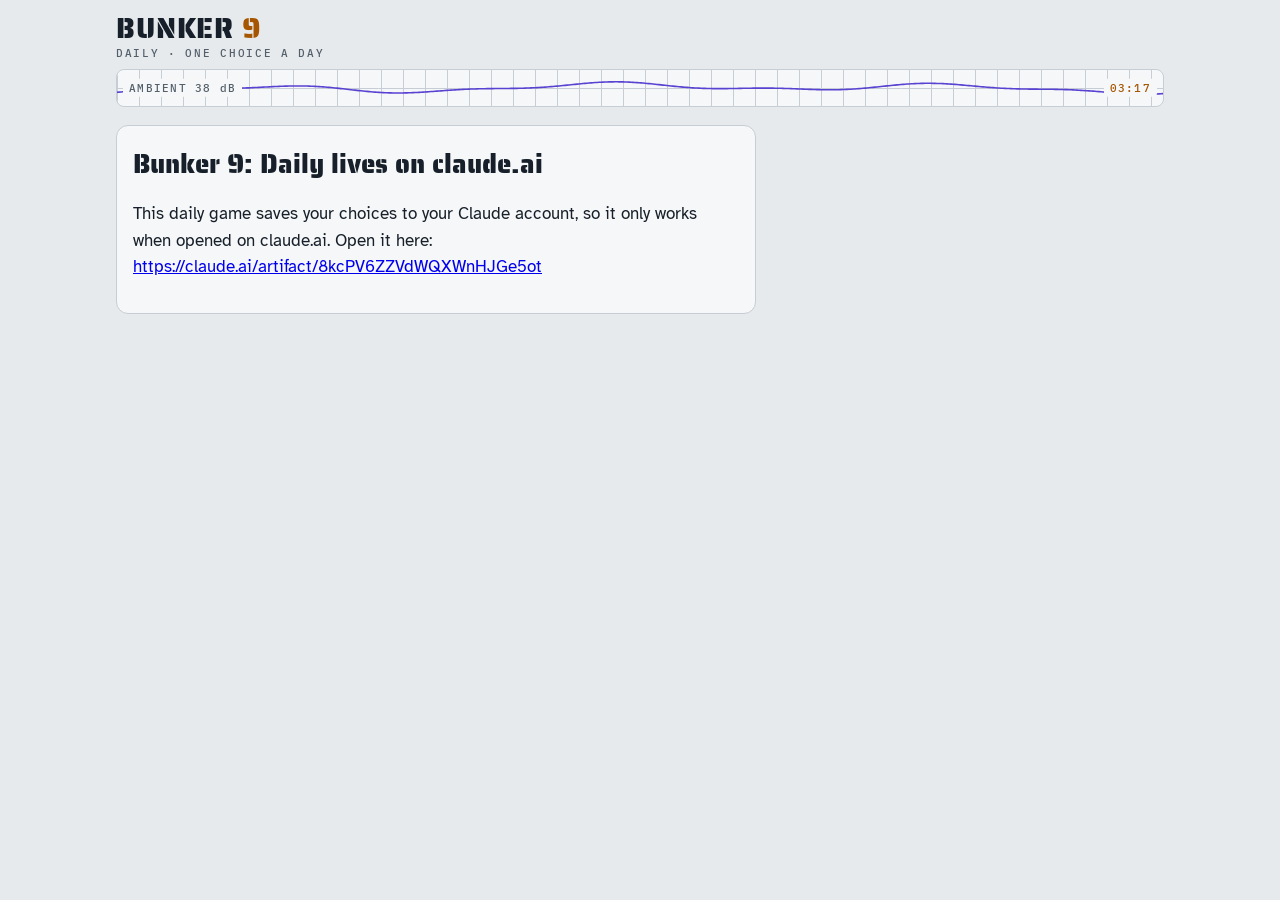
==== commit f20b3a47: "Show story progress, current goal and open-world panels in Bunker 9: Daily The daily story now follo" ====
--- a/bunker9-daily.html
+++ b/bunker9-daily.html
@@ -149,6 +149,26 @@
 .past .chose{font:500 12.5px/1.4 var(--f-mono);color:var(--amber);margin-top:8px}
 .how p{margin:.35em 0;font-size:15px}
 
+/* story progress + goal + extra panels */
+.journey{display:grid;gap:8px;padding:12px 14px;border:1px solid var(--line);border-radius:10px;background:var(--panel)}
+.jrow{display:flex;flex-wrap:wrap;align-items:baseline;gap:4px 12px}
+.jt{font-family:var(--f-display);font-size:18px;letter-spacing:.04em}
+.jp{margin-left:auto;font:600 12px/1 var(--f-mono);color:var(--amber);font-variant-numeric:tabular-nums}
+.bar{position:relative;height:10px;border-radius:999px;background:var(--panel-2);border:1px solid var(--line);overflow:hidden}
+.bar i{position:absolute;top:0;bottom:0;left:0;background:var(--amber);border-radius:999px}
+.bar .tick{position:absolute;top:0;bottom:0;width:1px;background:var(--line-2)}
+.beats{display:flex;flex-wrap:wrap;align-items:center;gap:6px;font:500 12px/1.3 var(--f-mono);color:var(--muted)}
+.beats i{width:9px;height:9px;border-radius:50%;border:1px solid var(--amber)}
+.beats i.on{background:var(--amber)}
+.goal{display:flex;gap:10px;align-items:baseline;margin-top:12px;padding:10px 12px;border:1px dashed var(--amber);border-radius:8px;background:var(--amber-soft)}
+.goal .fl{flex:none;color:var(--amber)}
+.goal span:last-child{min-width:0}
+.prow{display:flex;justify-content:space-between;align-items:baseline;gap:10px;font-size:15px;padding:6px 0;border-bottom:1px dashed var(--line)}
+.prow:last-child{border-bottom:0}
+.prow .k{min-width:0}
+.prow small{display:block;color:var(--muted);font-size:.85em}
+.prow .v{flex:none;font:600 13px/1.3 var(--f-mono);color:var(--amber);white-space:nowrap;font-variant-numeric:tabular-nums}
+
 /* ending */
 .ending{border-color:var(--amber)}
 .ending .emoji{font-size:44px;line-height:1;margin-top:8px}
@@ -399,6 +419,7 @@
       <div class="meta-row"><span>${esc((SKILLS[S.meta.skill] || {}).e || '★')} Skill: <b>${esc(S.meta.skillLabel || '')}</b></span><span>🪙 Tokens: <b>${+st.tokens || 0}</b></span>${st.companion ? `<span>🪿 With you: <b>${esc(st.companion)}</b></span>` : ''}</div>
     </section>
     <section class="panel"><h3>🤝 Trust</h3>${tr ? `<div class="trust">${tr}</div>` : '<p class="muted small">You haven\'t met anyone yet. Probably.</p>'}</section>
+    ${(Array.isArray(st.panels) ? st.panels : []).filter(pn => pn && pn.title).map(pn => `<section class="panel"><h3>${esc(pn.e || '▪')} ${esc(pn.title)}</h3>${(Array.isArray(pn.rows) ? pn.rows : []).map(r => `<div class="prow"><span class="k">${fmt(r.k)}${r.note ? `<small>${fmt(r.note)}</small>` : ''}</span>${r.v != null && r.v !== '' ? `<span class="v">${esc(r.v)}</span>` : ''}</div>`).join('') || '<p class="muted small">Nothing here yet.</p>'}</section>`).join('')}
     <section class="panel"><h3>🗺️ Places you've been</h3><div class="chips">${visited.map(v => `<span class="chip${v === st.loc ? ' here' : ''}">${v === st.loc ? '📍 ' : ''}${esc(v)}</span>`).join('') || '<span class="muted small">Nowhere yet.</span>'}</div></section>
     ${past.length ? `<section class="panel"><h3>📜 Story so far</h3><div class="past">${past.map(d => {
       const pk = S.picks && S.picks[dayId(d.day)];
@@ -406,6 +427,7 @@
     }).join('')}</div></section>` : ''}
     <section class="panel how"><h3>❔ How it works</h3>
       <p><b>One choice a day.</b> Pick an option or type your own, then lock it in.</p>
+      <p><b>The main story</b> has 12 arcs, about a month each. Watch the progress bar fill up. After that, the world opens up: trading, quests, exploring and building your base.</p>
       <p>Overnight, Claude reads what you chose and writes the next chapter. It's ready ${esc(RUN.label)}.</p>
       <p>Skip a day? No problem. Nothing happens until you choose. The story waits for you.</p>
       <p>No dice, no luck. Everyone remembers what you did.</p>
@@ -417,7 +439,7 @@
       <div class="kicker">HUSHWELL ACOUSTICS · FACILITY 9 · A NEW CHAPTER EVERY DAY</div>
       <h1 class="big">BUNKER 9<span>DAILY</span></h1>
       <p class="lede">You wake up in an abandoned bunker. Every clock is stuck on the same minute. The whole world above has gone silent. And something deep underground is humming… in a voice that sounds a lot like yours.</p>
-      <ul class="rules"><li><b>One choice a day.</b> Locked in until tomorrow.</li><li><b>Claude writes</b> what happens next.</li><li><b>8 endings.</b> One is secret.</li></ul>
+      <ul class="rules"><li><b>One choice a day.</b> Locked in until tomorrow.</li><li><b>Claude writes</b> what happens next.</li><li><b>A year-long mystery,</b> then an open world.</li></ul>
     </section>
     ${!S.canWrite ? `<section class="panel msg"><p>This story hasn't started yet. Only the player can start it.</p></section>`
       : !ready ? `<section class="panel msg"><p><span class="pulse"></span>Day 1 is still being written. This page updates by itself.</p></section>`
@@ -432,6 +454,22 @@
       ${S.setupErr ? `<p class="err">${esc(S.setupErr)}</p>` : ''}
     </form>`}`;
 }
+function journeyHTML(day){
+  if (day.phase === 'open'){
+    return `<section class="journey"><div class="jrow"><span class="fl">Main story complete</span><span class="jt">🌍 Open world</span></div></section>`;
+  }
+  // The current chapter's arc, or the latest earlier chapter that had one.
+  const src = [day].concat((S.days || []).filter(d => d.day < day.day).sort((a, b) => b.day - a.day)).find(d => d && d.arc && d.arc.n);
+  if (!src) return '';
+  const a = src.arc, n = Math.max(1, Math.min(12, +a.n || 1)), total = Math.max(1, +a.total || 1), done = Math.max(0, Math.min(total, +a.done || 0));
+  const pct = Math.round(((n - 1) + done / total) / 12 * 100);
+  const ticks = Array.from({ length: 11 }, (_, i) => `<span class="tick" style="left:${((i + 1) / 12 * 100).toFixed(2)}%"></span>`).join('');
+  return `<section class="journey" aria-label="Story progress">
+    <div class="jrow"><span class="fl">Arc ${n} of 12</span><span class="jt">${fmt(a.title || '')}</span><span class="jp">Main story ${pct}%</span></div>
+    <div class="bar" role="progressbar" aria-valuemin="0" aria-valuemax="100" aria-valuenow="${pct}" aria-label="Main story progress"><i style="width:${pct}%"></i>${ticks}</div>
+    <div class="beats">This arc: ${Array.from({ length: total }, (_, i) => `<i class="${i < done ? 'on' : ''}"></i>`).join('')} <span>${done}/${total} done</span></div>
+  </section>`;
+}
 function msgHTML(title, body, pulse){
   return `<section class="panel msg">${title ? `<h2>${esc(title)}</h2>` : ''}<p>${pulse ? '<span class="pulse"></span>' : ''}${body}</p></section>`;
 }
@@ -459,11 +497,13 @@
   setScope(day);
   app.innerHTML = `<div class="grid">
     <div class="main">
+      ${journeyHTML(day)}
       <article class="day">
         <div class="kicker">DAY ${day.day}${dateLabel(day.date || (day.day === 1 && S.meta.startedAt)) ? ' · ' + dateLabel(day.date || S.meta.startedAt) : ''}</div>
         <h1 class="title">${fmt(day.title || 'Day ' + day.day)}</h1>
         <div class="scene">${sceneHTML(day.scene)}</div>
         ${statusHTML(day.status)}
+        ${day.goal ? `<div class="goal"><span class="fl">🎯 Goal</span><span>${fmt(day.goal)}</span></div>` : ''}
       </article>
       ${day.ending ? endingHTML(day) : choiceHTML(day)}
     </div>
@@ -570,8 +610,8 @@
 function setScope(day){
   const st = day.status || {};
   mode = day.ending && day.ending.id === 'chorus' ? 'chorus' : (st.zone || 'bunker');
-  target = { surface:0, booth:3, deep:12, chorus:13 }[mode] ?? 6;
-  const db = mode === 'surface' ? 0 : mode === 'deep' ? 74 : mode === 'booth' ? 30 : 40;
+  target = { surface:0, booth:3, deep:12, chorus:13, loud:9 }[mode] ?? 6;
+  const db = mode === 'surface' ? 0 : mode === 'deep' ? 74 : mode === 'booth' ? 30 : mode === 'loud' ? 62 : 40;
   document.getElementById('dbl').textContent = mode === 'chorus' ? 'AMBIENT 64 dB · SOUND RESTORED' : db === 0 ? 'AMBIENT 0 dB · SILENT' : `AMBIENT ${db} dB`;
   document.getElementById('clk').textContent = mode === 'chorus' ? '03:18' : '03:17';
   if (reduce){ amp = target; draw(); }
